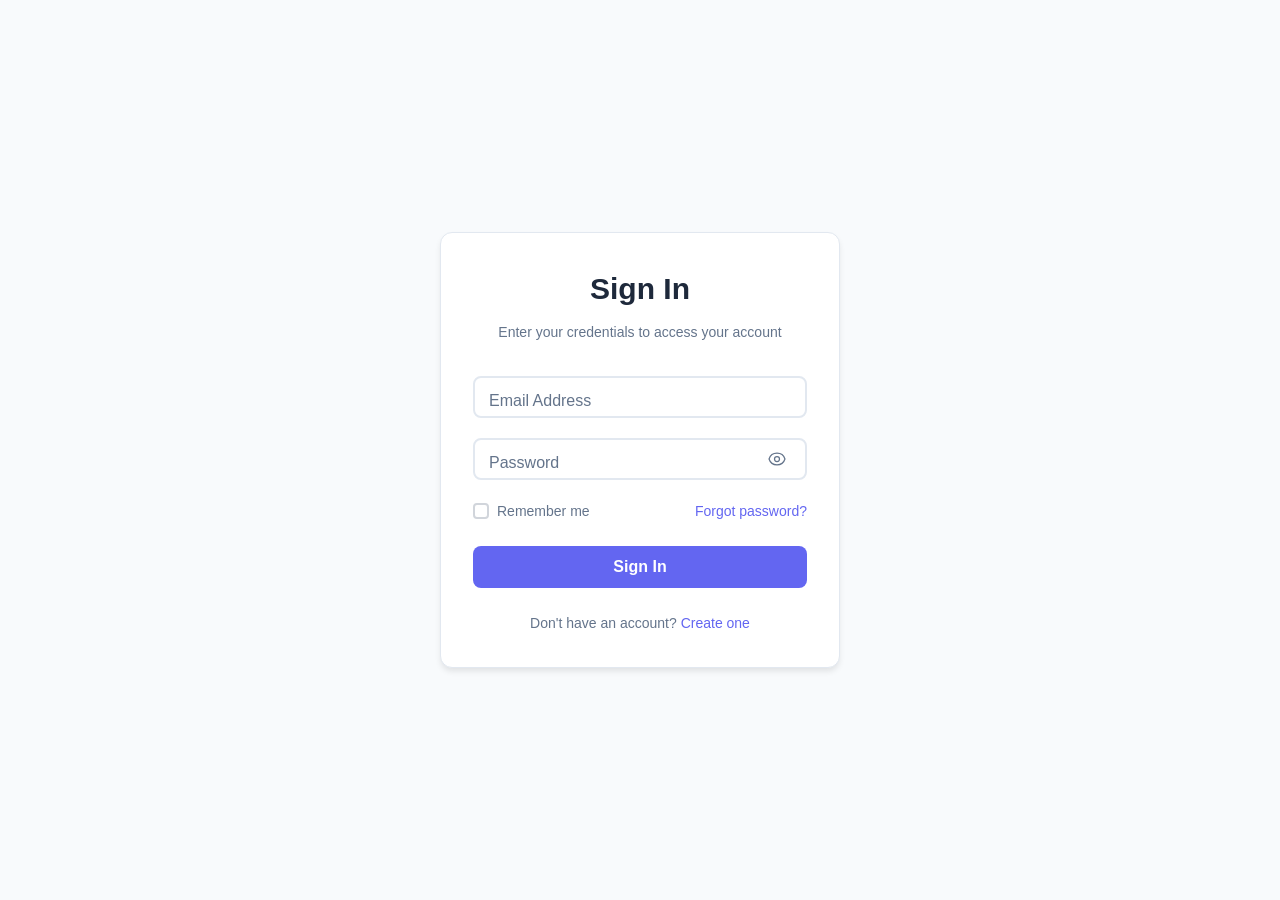
==== login/index.html @ 3ff08f6c "Add files via upload" ====
<!DOCTYPE html>
<html lang="en">
<head>
    <meta charset="UTF-8">
    <meta name="viewport" content="width=device-width, initial-scale=1.0">
    <title>Basic Login Form</title>
    <meta name="description" content="Clean, simple, copy-paste-ready login form with email + password validation.">
    <meta name="author" content="Aigars Silkalns / Colorlib">
    <link rel="canonical" href="https://puikinsh.github.io/login-forms/forms/basic/">
    <link rel="icon" type="image/svg+xml" href="data:image/svg+xml,<svg xmlns='http://www.w3.org/2000/svg' viewBox='0 0 100 100'><circle cx='50' cy='50' r='48' fill='%236366f1'/><text x='50' y='68' font-size='60' text-anchor='middle' fill='white' font-family='system-ui,sans-serif'>L</text></svg>">
    <meta property="og:type" content="website">
    <meta property="og:title" content="Basic Login Form">
    <meta property="og:description" content="Clean, simple, copy-paste-ready login form with email + password validation.">
    <meta property="og:url" content="https://puikinsh.github.io/login-forms/forms/basic/">
    <meta property="og:image" content="https://puikinsh.github.io/login-forms/assets/screenshots/basic.png">
    <meta name="twitter:card" content="summary_large_image">
    <meta name="twitter:title" content="Basic Login Form">
    <meta name="twitter:description" content="Clean, simple, copy-paste-ready login form with email + password validation.">
    <meta name="twitter:image" content="https://puikinsh.github.io/login-forms/assets/screenshots/basic.png">
    <link rel="stylesheet" href="style.css">
</head>
<body>
    <div class="login-container">
        <div class="login-card">
            <div class="login-header">
                <h2>Sign In</h2>
                <p>Enter your credentials to access your account</p>
            </div>
            
            <form class="login-form" id="loginForm" novalidate>
                <div class="form-group">
                    <div class="input-wrapper">
                        <input type="email" id="email" name="email" required autocomplete="email">
                        <label for="email">Email Address</label>
                    </div>
                    <span class="error-message" id="emailError"></span>
                </div>

                <div class="form-group">
                    <div class="input-wrapper password-wrapper">
                        <input type="password" id="password" name="password" required autocomplete="current-password">
                        <label for="password">Password</label>
                        <button type="button" class="password-toggle" id="passwordToggle" aria-label="Toggle password visibility">
                            <span class="eye-icon"></span>
                        </button>
                    </div>
                    <span class="error-message" id="passwordError"></span>
                </div>

                <div class="form-options">
                    <label class="remember-wrapper">
                        <input type="checkbox" id="remember" name="remember">
                        <span class="checkbox-label">
                            <span class="checkmark"></span>
                            Remember me
                        </span>
                    </label>
                    <a href="#" class="forgot-password">Forgot password?</a>
                </div>

                <button type="submit" class="login-btn">
                    <span class="btn-text">Sign In</span>
                    <span class="btn-loader"></span>
                </button>
            </form>

            <div class="signup-link">
                <p>Don't have an account? <a href="#">Create one</a></p>
            </div>

            <div class="success-message" id="successMessage">
                <div class="success-icon">✓</div>
                <h3>Login Successful!</h3>
                <p>Redirecting to your dashboard...</p>
            </div>
        </div>
    </div>

    <script src="../../shared/js/form-utils.js"></script>
    <script src="script.js"></script>
</body>
</html>
---- login/style.css ----
/* Basic Login Form - Clean & Simple */

* {
    margin: 0;
    padding: 0;
    box-sizing: border-box;
}

body {
    font-family: -apple-system, BlinkMacSystemFont, 'Segoe UI', Roboto, 'Helvetica Neue', Arial, sans-serif;
    background: #f8fafc;
    min-height: 100vh;
    display: flex;
    align-items: center;
    justify-content: center;
    padding: 20px;
    line-height: 1.6;
    color: #334155;
}

.login-container {
    width: 100%;
    max-width: 400px;
}

.login-card {
    background: white;
    border-radius: 12px;
    padding: 32px;
    border: 1px solid #e2e8f0;
    box-shadow: 0 4px 6px -1px rgba(0, 0, 0, 0.1);
}

.login-header {
    text-align: center;
    margin-bottom: 32px;
}

.login-header h2 {
    font-size: 1.875rem;
    font-weight: 700;
    color: #1e293b;
    margin-bottom: 8px;
}

.login-header p {
    color: #64748b;
    font-size: 0.875rem;
}

/* Form Styles */
.form-group {
    margin-bottom: 20px;
}

.input-wrapper {
    position: relative;
    display: flex;
    flex-direction: column;
}

.input-wrapper input {
    background: white;
    border: 2px solid #e2e8f0;
    border-radius: 8px;
    padding: 12px 16px 8px 16px;
    color: #1e293b;
    font-size: 16px;
    transition: all 0.2s ease;
    width: 100%;
    outline: none;
}

.input-wrapper input::placeholder {
    color: transparent;
}

.input-wrapper label {
    position: absolute;
    left: 16px;
    top: 12px;
    color: #64748b;
    font-size: 16px;
    transition: all 0.2s ease;
    pointer-events: none;
    transform-origin: left top;
}

.input-wrapper input:focus,
.input-wrapper input:valid,
.input-wrapper input.has-value {
    border-color: #6366f1;
}

.input-wrapper input:focus + label,
.input-wrapper input:valid + label,
.input-wrapper input.has-value + label {
    transform: translateY(-8px) scale(0.875);
    color: #6366f1;
    font-weight: 500;
}

/* Password Toggle */
.password-wrapper {
    position: relative;
}

.password-wrapper input {
    padding-right: 48px;
}

.password-toggle {
    position: absolute;
    right: 12px;
    top: 50%;
    transform: translateY(-50%);
    background: none;
    border: none;
    cursor: pointer;
    padding: 8px;
    color: #64748b;
    transition: color 0.2s ease;
}

.password-toggle:hover {
    color: #1e293b;
}

.eye-icon {
    display: block;
    width: 20px;
    height: 20px;
    background-image: url("data:image/svg+xml,%3csvg xmlns='http://www.w3.org/2000/svg' fill='none' viewBox='0 0 24 24' stroke='%2364748b' stroke-width='1.5'%3e%3cpath stroke-linecap='round' stroke-linejoin='round' d='M15 12a3 3 0 11-6 0 3 3 0 016 0z'/%3e%3cpath stroke-linecap='round' stroke-linejoin='round' d='M2.458 12C3.732 7.943 7.523 5 12 5c4.478 0 8.268 2.943 9.542 7-1.274 4.057-5.064 7-9.542 7-4.477 0-8.268-2.943-9.542-7z'/%3e%3c/svg%3e");
    background-size: contain;
    background-repeat: no-repeat;
    background-position: center;
    transition: background-image 0.2s ease;
}

.eye-icon.show-password {
    background-image: url("data:image/svg+xml,%3csvg xmlns='http://www.w3.org/2000/svg' fill='none' viewBox='0 0 24 24' stroke='%2364748b' stroke-width='1.5'%3e%3cpath stroke-linecap='round' stroke-linejoin='round' d='M3.98 8.223A10.477 10.477 0 001.934 12C3.226 16.338 7.244 19.5 12 19.5c.993 0 1.953-.138 2.863-.395M6.228 6.228A10.45 10.45 0 0112 4.5c4.756 0 8.773 3.162 10.065 7.498a10.523 10.523 0 01-4.293 5.774M6.228 6.228L3 3m3.228 3.228l3.65 3.65m7.894 7.894L21 21m-3.228-3.228l-3.65-3.65m0 0a3 3 0 11-4.243-4.243m4.242 4.242L9.88 9.88'/%3e%3c/svg%3e");
}

/* Error Messages */
.error-message {
    display: block;
    color: #ef4444;
    font-size: 0.75rem;
    font-weight: 500;
    margin-top: 4px;
    margin-left: 4px;
    opacity: 0;
    transform: translateY(-4px);
    transition: all 0.2s ease;
}

.error-message.show {
    opacity: 1;
    transform: translateY(0);
}

.form-group.error .input-wrapper input {
    border-color: #ef4444;
}

/* Form Options */
.form-options {
    display: flex;
    justify-content: space-between;
    align-items: center;
    margin-bottom: 24px;
    flex-wrap: wrap;
    gap: 12px;
}

.remember-wrapper {
    display: flex;
    align-items: center;
    gap: 8px;
    cursor: pointer;
}

.remember-wrapper input[type="checkbox"] {
    display: none;
}

.checkbox-label {
    color: #64748b;
    font-size: 0.875rem;
    cursor: pointer;
    user-select: none;
    display: flex;
    align-items: center;
    gap: 8px;
}

.checkmark {
    width: 16px;
    height: 16px;
    border: 2px solid #d1d5db;
    border-radius: 4px;
    display: flex;
    align-items: center;
    justify-content: center;
    transition: all 0.2s ease;
    flex-shrink: 0;
    background: white;
}

.remember-wrapper input[type="checkbox"]:checked ~ .checkbox-label .checkmark {
    background: #6366f1;
    border-color: #6366f1;
}

.remember-wrapper input[type="checkbox"]:checked ~ .checkbox-label .checkmark::after {
    content: '✓';
    color: white;
    font-size: 10px;
    font-weight: bold;
}

.forgot-password {
    color: #6366f1;
    text-decoration: none;
    font-size: 0.875rem;
    font-weight: 500;
    transition: color 0.2s ease;
}

.forgot-password:hover {
    color: #4f46e5;
}

/* Button */
.login-btn {
    width: 100%;
    background: #6366f1;
    border: none;
    border-radius: 8px;
    padding: 12px 24px;
    color: white;
    font-size: 16px;
    font-weight: 600;
    cursor: pointer;
    transition: all 0.2s ease;
    position: relative;
    margin-bottom: 24px;
}

.login-btn:hover {
    background: #4f46e5;
}

.login-btn:active {
    transform: translateY(1px);
}

/* Loading State */
.login-btn.loading {
    pointer-events: none;
    background: #a5a6f6;
}

.btn-text {
    transition: opacity 0.2s ease;
}

.btn-loader {
    position: absolute;
    top: 50%;
    left: 50%;
    transform: translate(-50%, -50%);
    width: 16px;
    height: 16px;
    border: 2px solid transparent;
    border-top: 2px solid white;
    border-radius: 50%;
    opacity: 0;
    animation: spin 1s linear infinite;
    transition: opacity 0.2s ease;
}

.login-btn.loading .btn-text {
    opacity: 0;
}

.login-btn.loading .btn-loader {
    opacity: 1;
}

/* Signup Link */
.signup-link {
    text-align: center;
}

.signup-link p {
    color: #64748b;
    font-size: 0.875rem;
}

.signup-link a {
    color: #6366f1;
    text-decoration: none;
    font-weight: 500;
    transition: color 0.2s ease;
}

.signup-link a:hover {
    color: #4f46e5;
}

/* Success Message */
.success-message {
    display: none;
    text-align: center;
    padding: 32px 20px;
    opacity: 0;
    transform: translateY(20px);
    transition: all 0.3s ease;
}

.success-message.show {
    display: block;
    opacity: 1;
    transform: translateY(0);
}

.success-icon {
    width: 48px;
    height: 48px;
    background: #22c55e;
    border-radius: 50%;
    display: flex;
    align-items: center;
    justify-content: center;
    font-size: 20px;
    color: white;
    margin: 0 auto 16px;
    animation: successPulse 0.5s ease;
}

.success-message h3 {
    color: #1e293b;
    font-size: 1.25rem;
    margin-bottom: 8px;
}

.success-message p {
    color: #64748b;
    font-size: 0.875rem;
}

/* Animations */
@keyframes spin {
    0% { transform: translate(-50%, -50%) rotate(0deg); }
    100% { transform: translate(-50%, -50%) rotate(360deg); }
}

@keyframes successPulse {
    0% { transform: scale(0); }
    50% { transform: scale(1.1); }
    100% { transform: scale(1); }
}

/* Mobile Responsive */
@media (max-width: 480px) {
    .login-card {
        padding: 24px;
        margin: 10px;
    }
    
    .login-header h2 {
        font-size: 1.5rem;
    }
    
    .form-options {
        flex-direction: column;
        align-items: flex-start;
        gap: 16px;
    }
}
/* === Accessibility: keyboard focus indicators === */
/* Restores visible focus rings for keyboard users without affecting mouse interaction. */
:focus-visible {
    outline: 2px solid currentColor;
    outline-offset: 2px;
    border-radius: 4px;
}

/* Reduced motion: respect user preference. Animations defined per form will tone down. */
@media (prefers-reduced-motion: reduce) {
    *, *::before, *::after {
        animation-duration: 0.01ms !important;
        animation-iteration-count: 1 !important;
        transition-duration: 0.01ms !important;
        scroll-behavior: auto !important;
    }
}
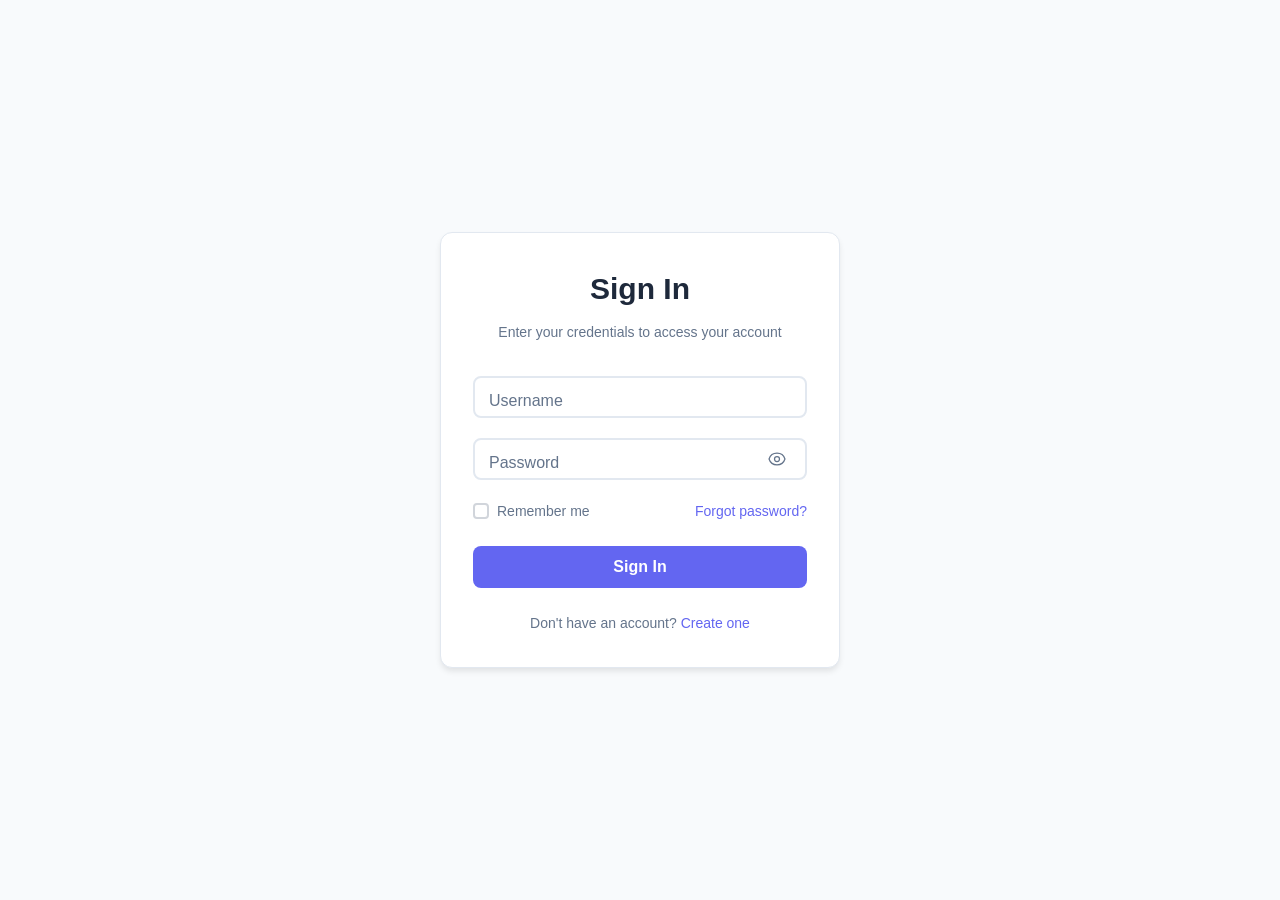
==== commit 45350534: "Update index.html" ====
--- a/login/index.html
+++ b/login/index.html
@@ -1,82 +1,85 @@
-<!DOCTYPE html>
-<html lang="en">
-<head>
-    <meta charset="UTF-8">
-    <meta name="viewport" content="width=device-width, initial-scale=1.0">
-    <title>Basic Login Form</title>
-    <meta name="description" content="Clean, simple, copy-paste-ready login form with email + password validation.">
-    <meta name="author" content="Aigars Silkalns / Colorlib">
-    <link rel="canonical" href="https://puikinsh.github.io/login-forms/forms/basic/">
-    <link rel="icon" type="image/svg+xml" href="data:image/svg+xml,<svg xmlns='http://www.w3.org/2000/svg' viewBox='0 0 100 100'><circle cx='50' cy='50' r='48' fill='%236366f1'/><text x='50' y='68' font-size='60' text-anchor='middle' fill='white' font-family='system-ui,sans-serif'>L</text></svg>">
-    <meta property="og:type" content="website">
-    <meta property="og:title" content="Basic Login Form">
-    <meta property="og:description" content="Clean, simple, copy-paste-ready login form with email + password validation.">
-    <meta property="og:url" content="https://puikinsh.github.io/login-forms/forms/basic/">
-    <meta property="og:image" content="https://puikinsh.github.io/login-forms/assets/screenshots/basic.png">
-    <meta name="twitter:card" content="summary_large_image">
-    <meta name="twitter:title" content="Basic Login Form">
-    <meta name="twitter:description" content="Clean, simple, copy-paste-ready login form with email + password validation.">
-    <meta name="twitter:image" content="https://puikinsh.github.io/login-forms/assets/screenshots/basic.png">
-    <link rel="stylesheet" href="style.css">
-</head>
-<body>
-    <div class="login-container">
-        <div class="login-card">
-            <div class="login-header">
-                <h2>Sign In</h2>
-                <p>Enter your credentials to access your account</p>
-            </div>
-            
-            <form class="login-form" id="loginForm" novalidate>
-                <div class="form-group">
-                    <div class="input-wrapper">
-                        <input type="email" id="email" name="email" required autocomplete="email">
-                        <label for="email">Email Address</label>
+    <!DOCTYPE html>
+    <html lang="en">
+    <head>
+        <meta charset="UTF-8">
+        <meta name="viewport" content="width=device-width, initial-scale=1.0">
+        <title>Basic Login Form</title>
+        <meta name="description" content="Clean, simple, copy-paste-ready login form with email + password validation.">
+        <meta name="author" content="Aigars Silkalns / Colorlib">
+        <link rel="canonical" href="https://puikinsh.github.io/login-forms/forms/basic/">
+        <link rel="icon" type="image/svg+xml" href="data:image/svg+xml,<svg xmlns='http://www.w3.org/2000/svg' viewBox='0 0 100 100'><circle cx='50' cy='50' r='48' fill='%236366f1'/><text x='50' y='68' font-size='60' text-anchor='middle' fill='white' font-family='system-ui,sans-serif'>L</text></svg>">
+        <meta property="og:type" content="website">
+        <meta property="og:title" content="Basic Login Form">
+        <meta property="og:description" content="Clean, simple, copy-paste-ready login form with email + password validation.">
+        <meta property="og:url" content="https://puikinsh.github.io/login-forms/forms/basic/">
+        <meta property="og:image" content="https://puikinsh.github.io/login-forms/assets/screenshots/basic.png">
+        <meta name="twitter:card" content="summary_large_image">
+        <meta name="twitter:title" content="Basic Login Form">
+        <meta name="twitter:description" content="Clean, simple, copy-paste-ready login form with email + password validation.">
+        <meta name="twitter:image" content="https://puikinsh.github.io/login-forms/assets/screenshots/basic.png">
+        <link rel="stylesheet" href="style.css">
+    </head>
+    <body>
+        <div class="login-container">
+            <div class="login-card">
+                <div class="login-header">
+                    <h2>Sign In</h2>
+                    <p>Enter your credentials to access your account</p>
+                </div>
+                
+                <form class="login-form" id="loginForm" novalidate>
+                    <div class="form-group">
+    <div class="input-wrapper">
+        <input type="text" id="username" name="username" required autocomplete="username">
+        <label for="username">Username</label>
+    </div>
+    <span class="error-message" id="usernameError"></span>
+    </div>
+    
+                    <div class="form-group">
+                        <div class="input-wrapper password-wrapper">
+                            <input type="password" id="password" name="password" required autocomplete="current-password">
+                            <label for="password">Password</label>
+                            <button type="button" class="password-toggle" id="passwordToggle" aria-label="Toggle password visibility">
+                                <span class="eye-icon"></span>
+                            </button>
+                        </div>
+                        <span class="error-message" id="passwordError"></span>
                     </div>
-                    <span class="error-message" id="emailError"></span>
+    
+                    <div class="form-options">
+                        <label class="remember-wrapper">
+                            <input type="checkbox" id="remember" name="remember">
+                            <span class="checkbox-label">
+                                <span class="checkmark"></span>
+                                Remember me
+                            </span>
+                        </label>
+                        <a href="#" class="forgot-password">Forgot password?</a>
+                    </div>
+    
+                    <button type="submit" class="login-btn">
+                        <span class="btn-text">Sign In</span>
+                        <span class="btn-loader"></span>
+                    </button>
+                    <div id="alertBox" class="alert" style="display:none;"></div>
+                    
+                </form>
+    
+                <div class="signup-link">
+                    <p>Don't have an account? <a href="#">Create one</a></p>
                 </div>
-
-                <div class="form-group">
-                    <div class="input-wrapper password-wrapper">
-                        <input type="password" id="password" name="password" required autocomplete="current-password">
-                        <label for="password">Password</label>
-                        <button type="button" class="password-toggle" id="passwordToggle" aria-label="Toggle password visibility">
-                            <span class="eye-icon"></span>
-                        </button>
-                    </div>
-                    <span class="error-message" id="passwordError"></span>
+    
+                <div class="success-message" id="successMessage">
+                    <div class="success-icon">✓</div>
+                    <h3>Login Successful!</h3>
+                    <p>Redirecting to your dashboard...</p>
                 </div>
-
-                <div class="form-options">
-                    <label class="remember-wrapper">
-                        <input type="checkbox" id="remember" name="remember">
-                        <span class="checkbox-label">
-                            <span class="checkmark"></span>
-                            Remember me
-                        </span>
-                    </label>
-                    <a href="#" class="forgot-password">Forgot password?</a>
-                </div>
-
-                <button type="submit" class="login-btn">
-                    <span class="btn-text">Sign In</span>
-                    <span class="btn-loader"></span>
-                </button>
-            </form>
-
-            <div class="signup-link">
-                <p>Don't have an account? <a href="#">Create one</a></p>
-            </div>
-
-            <div class="success-message" id="successMessage">
-                <div class="success-icon">✓</div>
-                <h3>Login Successful!</h3>
-                <p>Redirecting to your dashboard...</p>
             </div>
         </div>
-    </div>
-
-    <script src="../../shared/js/form-utils.js"></script>
-    <script src="script.js"></script>
-</body>
-</html>+    
+        <script src="../../shared/js/form-utils.js"></script>
+        <script src="script.js"></script>
+        <script src="js/login.js"></script>
+    </body>
+    </html>
--- a/login/style.css
+++ b/login/style.css
@@ -396,3 +396,17 @@
         scroll-behavior: auto !important;
     }
 }
+#message {
+    background: #ff4e4e;
+    color: white;
+    text-align: center;
+    margin-top: 20px;
+}
+
+#alertBox {
+    position: fixed;
+    top: 20px;
+    left: 50%;
+    transform: translateX(-50%);
+    z-index: 999;
+}
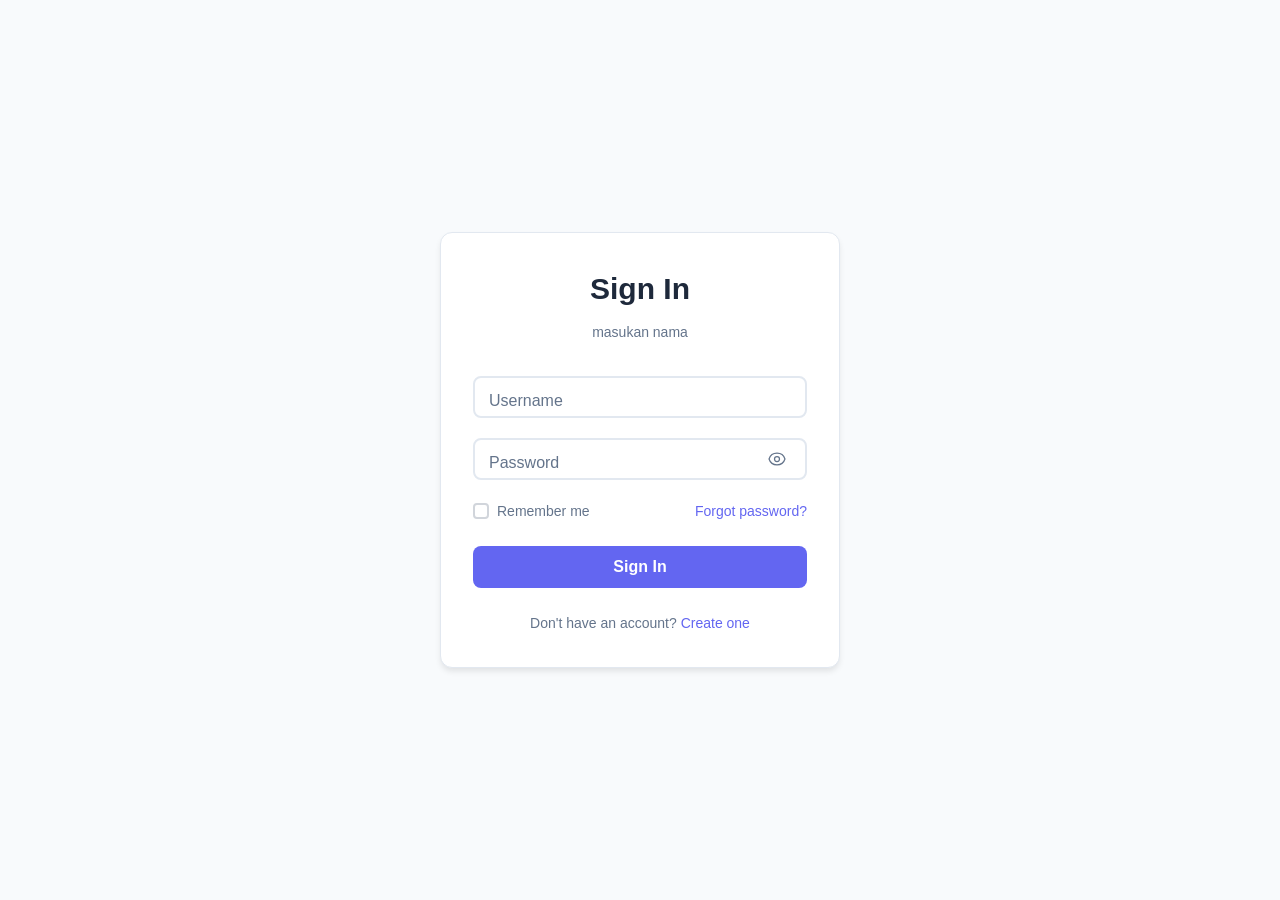
==== commit 9bc9c3a0: "Update index.html" ====
--- a/login/index.html
+++ b/login/index.html
@@ -24,17 +24,17 @@
             <div class="login-card">
                 <div class="login-header">
                     <h2>Sign In</h2>
-                    <p>Enter your credentials to access your account</p>
+                    <p>masukan nama</p>
                 </div>
                 
-                <form class="login-form" id="loginForm" novalidate>
-                    <div class="form-group">
-    <div class="input-wrapper">
-        <input type="text" id="username" name="username" required autocomplete="username">
-        <label for="username">Username</label>
-    </div>
-    <span class="error-message" id="usernameError"></span>
-    </div>
+                                <form class="login-form" id="loginForm" novalidate>
+                                    <div class="form-group">
+                    <div class="input-wrapper">
+                        <input type="text" id="username" name="username" required autocomplete="username">
+                        <label for="username">Username</label>
+                    </div>
+                    <span class="error-message" id="usernameError"></span>
+                    </div>
     
                     <div class="form-group">
                         <div class="input-wrapper password-wrapper">
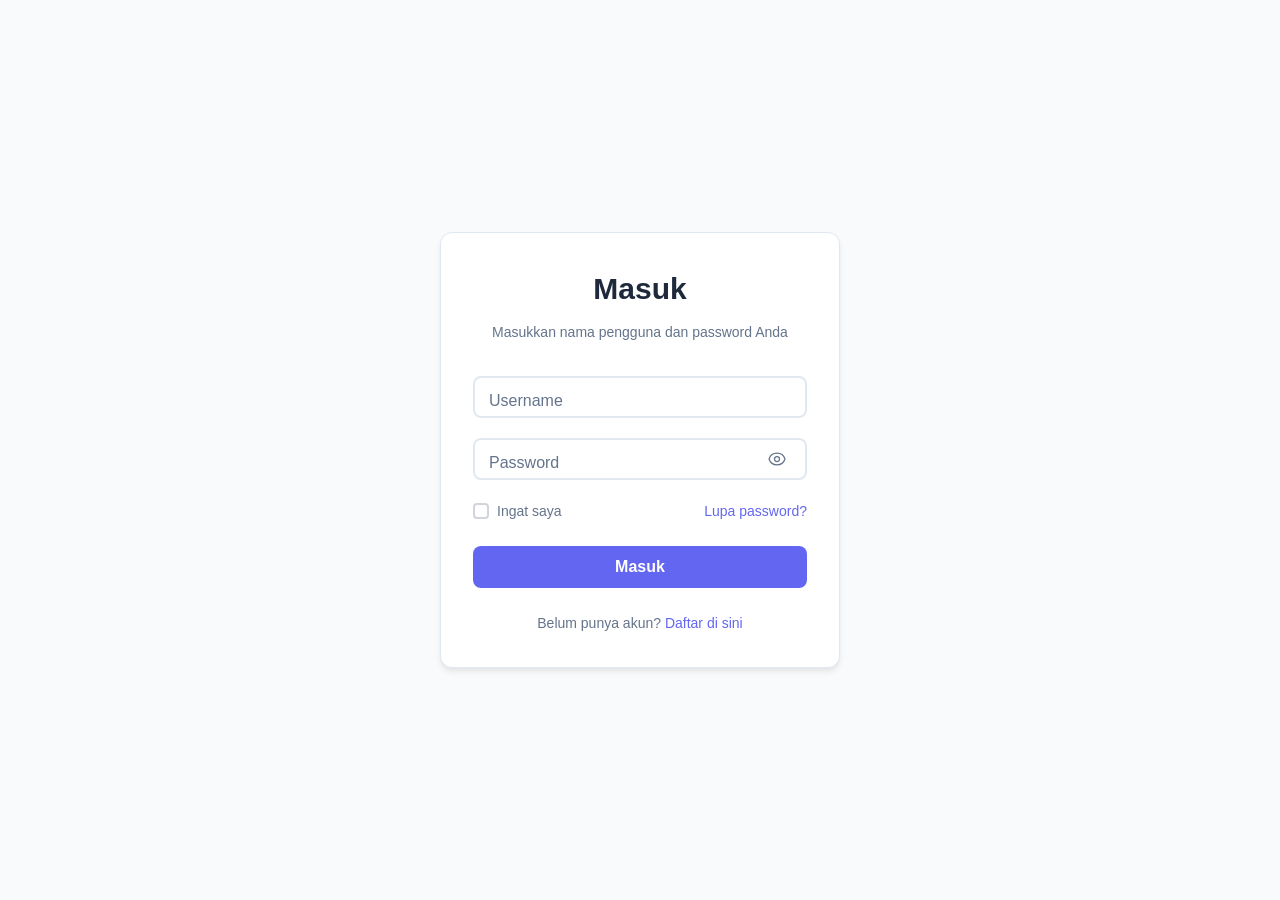
==== commit 3e115dd5: "Complete login/register system with fixes and new features - Fix welcome.js syntax errors (missing b" ====
--- a/login/index.html
+++ b/login/index.html
@@ -1,85 +1,73 @@
-    <!DOCTYPE html>
-    <html lang="en">
-    <head>
-        <meta charset="UTF-8">
-        <meta name="viewport" content="width=device-width, initial-scale=1.0">
-        <title>Basic Login Form</title>
-        <meta name="description" content="Clean, simple, copy-paste-ready login form with email + password validation.">
-        <meta name="author" content="Aigars Silkalns / Colorlib">
-        <link rel="canonical" href="https://puikinsh.github.io/login-forms/forms/basic/">
-        <link rel="icon" type="image/svg+xml" href="data:image/svg+xml,<svg xmlns='http://www.w3.org/2000/svg' viewBox='0 0 100 100'><circle cx='50' cy='50' r='48' fill='%236366f1'/><text x='50' y='68' font-size='60' text-anchor='middle' fill='white' font-family='system-ui,sans-serif'>L</text></svg>">
-        <meta property="og:type" content="website">
-        <meta property="og:title" content="Basic Login Form">
-        <meta property="og:description" content="Clean, simple, copy-paste-ready login form with email + password validation.">
-        <meta property="og:url" content="https://puikinsh.github.io/login-forms/forms/basic/">
-        <meta property="og:image" content="https://puikinsh.github.io/login-forms/assets/screenshots/basic.png">
-        <meta name="twitter:card" content="summary_large_image">
-        <meta name="twitter:title" content="Basic Login Form">
-        <meta name="twitter:description" content="Clean, simple, copy-paste-ready login form with email + password validation.">
-        <meta name="twitter:image" content="https://puikinsh.github.io/login-forms/assets/screenshots/basic.png">
-        <link rel="stylesheet" href="style.css">
-    </head>
-    <body>
-        <div class="login-container">
-            <div class="login-card">
-                <div class="login-header">
-                    <h2>Sign In</h2>
-                    <p>masukan nama</p>
-                </div>
-                
-                                <form class="login-form" id="loginForm" novalidate>
-                                    <div class="form-group">
+<!DOCTYPE html>
+<html lang="en">
+<head>
+    <meta charset="UTF-8">
+    <meta name="viewport" content="width=device-width, initial-scale=1.0">
+    <title>Login Form</title>
+    <meta name="description" content="Clean, simple, copy-paste-ready login form with email + password validation.">
+    <meta name="author" content="Aigars Silkalns / Colorlib">
+    <link rel="canonical" href="https://puikinsh.github.io/login-forms/forms/basic/">
+    <link rel="stylesheet" href="style.css">
+</head>
+<body>
+    <div class="login-container">
+        <div class="login-card">
+            <div class="login-header">
+                <h2>Masuk</h2>
+                <p>Masukkan nama pengguna dan password Anda</p>
+            </div>
+            
+            <form class="login-form" id="loginForm" novalidate>
+                <div class="form-group">
                     <div class="input-wrapper">
                         <input type="text" id="username" name="username" required autocomplete="username">
                         <label for="username">Username</label>
                     </div>
                     <span class="error-message" id="usernameError"></span>
-                    </div>
-    
-                    <div class="form-group">
-                        <div class="input-wrapper password-wrapper">
-                            <input type="password" id="password" name="password" required autocomplete="current-password">
-                            <label for="password">Password</label>
-                            <button type="button" class="password-toggle" id="passwordToggle" aria-label="Toggle password visibility">
-                                <span class="eye-icon"></span>
-                            </button>
-                        </div>
-                        <span class="error-message" id="passwordError"></span>
-                    </div>
-    
-                    <div class="form-options">
-                        <label class="remember-wrapper">
-                            <input type="checkbox" id="remember" name="remember">
-                            <span class="checkbox-label">
-                                <span class="checkmark"></span>
-                                Remember me
-                            </span>
-                        </label>
-                        <a href="#" class="forgot-password">Forgot password?</a>
-                    </div>
-    
-                    <button type="submit" class="login-btn">
-                        <span class="btn-text">Sign In</span>
-                        <span class="btn-loader"></span>
-                    </button>
-                    <div id="alertBox" class="alert" style="display:none;"></div>
-                    
-                </form>
-    
-                <div class="signup-link">
-                    <p>Don't have an account? <a href="#">Create one</a></p>
                 </div>
     
-                <div class="success-message" id="successMessage">
-                    <div class="success-icon">✓</div>
-                    <h3>Login Successful!</h3>
-                    <p>Redirecting to your dashboard...</p>
+                <div class="form-group">
+                    <div class="input-wrapper password-wrapper">
+                        <input type="password" id="password" name="password" required autocomplete="current-password">
+                        <label for="password">Password</label>
+                        <button type="button" class="password-toggle" id="passwordToggle" aria-label="Toggle password visibility">
+                            <span class="eye-icon"></span>
+                        </button>
+                    </div>
+                    <span class="error-message" id="passwordError"></span>
                 </div>
+    
+                <div class="form-options">
+                    <label class="remember-wrapper">
+                        <input type="checkbox" id="remember" name="remember">
+                        <span class="checkbox-label">
+                            <span class="checkmark"></span>
+                            Ingat saya
+                        </span>
+                    </label>
+                    <a href="#" class="forgot-password">Lupa password?</a>
+                </div>
+    
+                <button type="submit" class="login-btn">
+                    <span class="btn-text">Masuk</span>
+                    <span class="btn-loader"></span>
+                </button>
+                <div id="alertBox" class="alert" style="display:none;"></div>
+                    
+            </form>
+    
+            <div class="signup-link">
+                <p>Belum punya akun? <a href="register.html">Daftar di sini</a></p>
+            </div>
+    
+            <div class="success-message" id="successMessage">
+                <div class="success-icon">✓</div>
+                <h3>Login Berhasil!</h3>
+                <p>Mengalihkan ke dashboard...</p>
             </div>
         </div>
-    
-        <script src="../../shared/js/form-utils.js"></script>
-        <script src="script.js"></script>
-        <script src="js/login.js"></script>
-    </body>
-    </html>
+    </div>
+
+    <script src="js/login.js"></script>
+</body>
+</html>
--- a/login/style.css
+++ b/login/style.css
@@ -130,7 +130,7 @@
     display: block;
     width: 20px;
     height: 20px;
-    background-image: url("data:image/svg+xml,%3csvg xmlns='http://www.w3.org/2000/svg' fill='none' viewBox='0 0 24 24' stroke='%2364748b' stroke-width='1.5'%3e%3cpath stroke-linecap='round' stroke-linejoin='round' d='M15 12a3 3 0 11-6 0 3 3 0 016 0z'/%3e%3cpath stroke-linecap='round' stroke-linejoin='round' d='M2.458 12C3.732 7.943 7.523 5 12 5c4.478 0 8.268 2.943 9.542 7-1.274 4.057-5.064 7-9.542 7-4.477 0-8.268-2.943-9.542-7z'/%3e%3c/svg%3e");
+    background-image: url("data:image/svg+xml,%3csvg xmlns='http://www.w3.org/2000/svg' fill='none' viewBox='0 0 24 24' stroke='%2364748b' stroke-width='1.5'%3e%3cpath stroke-linecap='round' stroke-linejoin='round' d='M15 12a3 3 0 11-6 0 3 3 0 016 0z'%3e%3c/path%3e%3cpath stroke-linecap='round' stroke-linejoin='round' d='M2.458 12C3.732 7.943 7.523 5 12 5c4.478 0 8.268 2.943 9.542 7-1.274 4.057-5.064 7-9.542 7-4.477 0-8.268-2.943-9.542-7z'%3e%3c/path%3e%3c/svg%3e");
     background-size: contain;
     background-repeat: no-repeat;
     background-position: center;
@@ -138,7 +138,7 @@
 }
 
 .eye-icon.show-password {
-    background-image: url("data:image/svg+xml,%3csvg xmlns='http://www.w3.org/2000/svg' fill='none' viewBox='0 0 24 24' stroke='%2364748b' stroke-width='1.5'%3e%3cpath stroke-linecap='round' stroke-linejoin='round' d='M3.98 8.223A10.477 10.477 0 001.934 12C3.226 16.338 7.244 19.5 12 19.5c.993 0 1.953-.138 2.863-.395M6.228 6.228A10.45 10.45 0 0112 4.5c4.756 0 8.773 3.162 10.065 7.498a10.523 10.523 0 01-4.293 5.774M6.228 6.228L3 3m3.228 3.228l3.65 3.65m7.894 7.894L21 21m-3.228-3.228l-3.65-3.65m0 0a3 3 0 11-4.243-4.243m4.242 4.242L9.88 9.88'/%3e%3c/svg%3e");
+    background-image: url("data:image/svg+xml,%3csvg xmlns='http://www.w3.org/2000/svg' fill='none' viewBox='0 0 24 24' stroke='%2364748b' stroke-width='1.5'%3e%3cpath stroke-linecap='round' stroke-linejoin='round' d='M13.875 18.825A10.05 10.05 0 0112 19c-4.478 0-8.268-2.943-9.543-7a9.97 9.97 0 011.563-2.29m5.159-2.674A9.01 9.01 0 0112 5c4.478 0 8.268 2.943 9.543 7a10.079 10.079 0 01-5.3 5.574M9 9l6 6m-6 0l-6-6'%3e%3c/path%3e%3c/svg%3e");
 }
 
 /* Error Messages */
@@ -350,6 +350,33 @@
     font-size: 0.875rem;
 }
 
+/* Alert Box */
+.alert {
+    background: #e44e4e;
+    color: white;
+    padding: 12px 20px;
+    border-radius: 8px;
+    border: 1px solid #b32929;
+    margin-bottom: 20px;
+    animation: slideDown 0.3s ease;
+}
+
+/* Message Box */
+#message {
+    background: #ff4e4e;
+    color: white;
+    padding: 12px 20px;
+    border-radius: 8px;
+    text-align: center;
+    margin-top: 20px;
+    display: none;
+    animation: slideDown 0.3s ease;
+}
+
+#message[style*="display: block"] {
+    display: block !important;
+}
+
 /* Animations */
 @keyframes spin {
     0% { transform: translate(-50%, -50%) rotate(0deg); }
@@ -360,6 +387,17 @@
     0% { transform: scale(0); }
     50% { transform: scale(1.1); }
     100% { transform: scale(1); }
+}
+
+@keyframes slideDown {
+    from {
+        opacity: 0;
+        transform: translateY(-10px);
+    }
+    to {
+        opacity: 1;
+        transform: translateY(0);
+    }
 }
 
 /* Mobile Responsive */
@@ -379,6 +417,7 @@
         gap: 16px;
     }
 }
+
 /* === Accessibility: keyboard focus indicators === */
 /* Restores visible focus rings for keyboard users without affecting mouse interaction. */
 :focus-visible {
@@ -395,18 +434,4 @@
         transition-duration: 0.01ms !important;
         scroll-behavior: auto !important;
     }
-}
-#message {
-    background: #ff4e4e;
-    color: white;
-    text-align: center;
-    margin-top: 20px;
-}
-
-#alertBox {
-    position: fixed;
-    top: 20px;
-    left: 50%;
-    transform: translateX(-50%);
-    z-index: 999;
-}
+}
